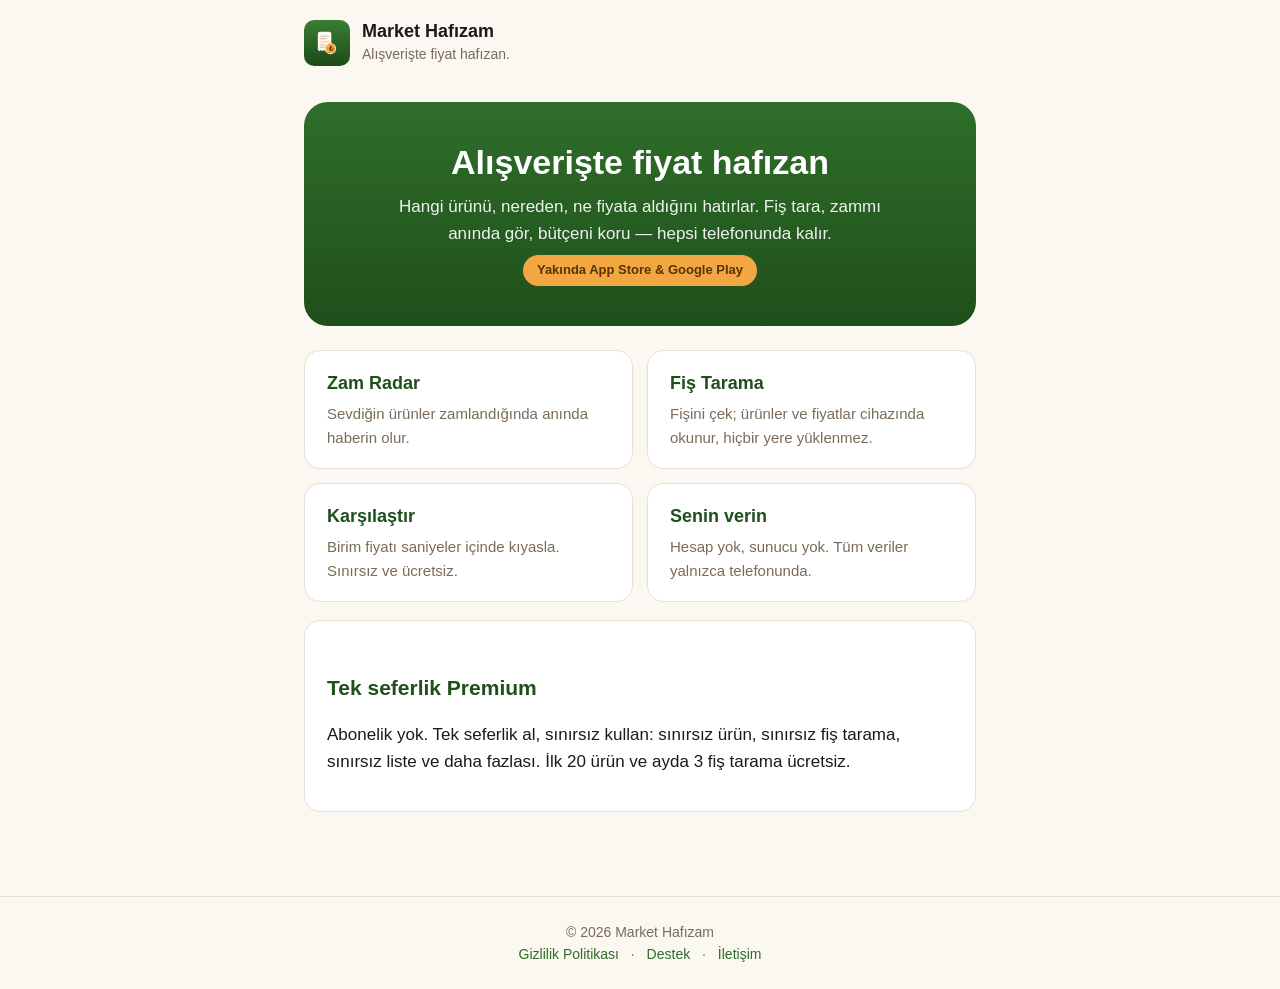
==== index.html @ aef6b2ae "Initial Market Hafızam privacy + support site Static GitHub Pages site: privacy policy (store-submit" ====
<!doctype html>
<html lang="tr">
<head>
<meta charset="utf-8">
<meta name="viewport" content="width=device-width, initial-scale=1">
<title>Market Hafızam — Alışverişte fiyat hafızan</title>
<meta name="description" content="Market Hafızam: alışveriş yaptığın ürünlerin fiyat geçmişini hatırlar. Fiş tara, zammı gör, birim fiyatı kıyasla. Hesap yok, sunucu yok — verilerin telefonunda kalır.">
<link rel="stylesheet" href="style.css">
</head>
<body>
<header class="site">
  <svg class="logo" viewBox="0 0 1024 1024" xmlns="http://www.w3.org/2000/svg" aria-hidden="true">
    <defs><linearGradient id="lg" x1="0" y1="0" x2="0" y2="1"><stop offset="0" stop-color="#3A7E33"/><stop offset="1" stop-color="#1C4A18"/></linearGradient></defs>
    <rect width="1024" height="1024" rx="224" fill="url(#lg)"/>
    <g transform="translate(512 512) translate(-204 -248)">
      <path d="M0 46 Q0 0 46 0 H254 Q300 0 300 46 V430 L267 405 L234 430 L201 405 L168 430 L135 405 L102 430 L69 405 L36 430 L0 405 Z" fill="#FBF7F1"/>
      <rect x="46" y="84" width="208" height="26" rx="13" fill="#CFC3B0"/>
      <rect x="46" y="136" width="156" height="26" rx="13" fill="#CFC3B0"/>
      <rect x="46" y="200" width="208" height="46" rx="16" fill="#FFE0C6"/>
      <rect x="46" y="274" width="132" height="26" rx="13" fill="#CFC3B0"/>
      <rect x="46" y="326" width="182" height="26" rx="13" fill="#CFC3B0"/>
      <g transform="translate(284 372)"><circle r="124" fill="#FBF7F1"/><circle r="112" fill="#F2A742"/><text x="0" y="46" font-family="-apple-system,Arial,sans-serif" font-weight="800" font-size="150" text-anchor="middle" fill="#5A3300">₺</text></g>
    </g>
  </svg>
  <div><div class="name">Market Hafızam</div><div class="claim">Alışverişte fiyat hafızan.</div></div>
</header>

<main class="wrap">
  <section class="hero">
    <h1>Alışverişte fiyat hafızan</h1>
    <p>Hangi ürünü, nereden, ne fiyata aldığını hatırlar. Fiş tara, zammı anında gör, bütçeni koru — hepsi telefonunda kalır.</p>
    <div><span class="badge">Yakında App Store &amp; Google Play</span></div>
  </section>

  <div class="feat">
    <div class="card"><h2>Zam Radar</h2><p>Sevdiğin ürünler zamlandığında anında haberin olur.</p></div>
    <div class="card"><h2>Fiş Tarama</h2><p>Fişini çek; ürünler ve fiyatlar cihazında okunur, hiçbir yere yüklenmez.</p></div>
    <div class="card"><h2>Karşılaştır</h2><p>Birim fiyatı saniyeler içinde kıyasla. Sınırsız ve ücretsiz.</p></div>
    <div class="card"><h2>Senin verin</h2><p>Hesap yok, sunucu yok. Tüm veriler yalnızca telefonunda.</p></div>
  </div>

  <div class="card">
    <h2>Tek seferlik Premium</h2>
    <p>Abonelik yok. Tek seferlik al, sınırsız kullan: sınırsız ürün, sınırsız fiş tarama, sınırsız liste ve daha fazlası. İlk 20 ürün ve ayda 3 fiş tarama ücretsiz.</p>
  </div>
</main>

<footer>
  <div>© 2026 Market Hafızam</div>
  <div><a href="privacy.html">Gizlilik Politikası</a> · <a href="support.html">Destek</a> · <a href="mailto:miuenal@gmail.com">İletişim</a></div>
</footer>
</body>
</html>
---- style.css ----
:root{
  --green:#2F6E2A; --green-dark:#1F4F1B; --orange:#F2A742;
  --cream:#FBF7F1; --ink:#1A1A1A; --muted:#7A6B58; --line:#E7DFD3;
}
*{box-sizing:border-box}
html{-webkit-text-size-adjust:100%}
body{
  margin:0; background:var(--cream); color:var(--ink);
  font-family:-apple-system,BlinkMacSystemFont,"Segoe UI",Roboto,Helvetica,Arial,sans-serif;
  line-height:1.6; font-size:17px;
}
a{color:var(--green); text-decoration:none}
a:hover{text-decoration:underline}
.wrap{max-width:720px; margin:0 auto; padding:8px 24px 24px}
header.site{display:flex; align-items:center; gap:12px; padding:20px 24px; max-width:720px; margin:0 auto}
header.site .logo{width:46px; height:46px; flex:0 0 auto}
header.site .name{font-weight:700; font-size:18px; line-height:1.2}
header.site .claim{color:var(--muted); font-size:14px}
h1{font-size:30px; line-height:1.2; margin:8px 0 4px}
h2{font-size:21px; margin:32px 0 8px; color:var(--green-dark)}
h3{font-size:17px; margin:18px 0 4px}
.meta{color:var(--muted); font-size:14px; margin-bottom:8px}
.card{background:#fff; border:1px solid var(--line); border-radius:16px; padding:18px 22px; margin:16px 0}
ul{padding-left:20px} li{margin:6px 0}
code{background:#fff; border:1px solid var(--line); border-radius:6px; padding:1px 6px; font-size:14px}
.hero{background:linear-gradient(180deg,var(--green),var(--green-dark)); color:#fff; border-radius:24px; padding:40px 28px; text-align:center; margin:8px 0 24px}
.hero h1{color:#fff; font-size:34px; margin:0 0 10px}
.hero p{color:rgba(255,255,255,.92); margin:0 auto; max-width:520px}
.feat{display:grid; grid-template-columns:1fr 1fr; gap:14px; margin:18px 0}
.feat .card{margin:0}
.feat h2{margin:0 0 4px; font-size:18px; color:var(--green-dark)}
.feat p{margin:0; color:var(--muted); font-size:15px}
.badge{display:inline-block; background:var(--orange); color:#5A3300; font-weight:700; border-radius:999px; padding:5px 14px; font-size:13px; margin-top:8px}
footer{border-top:1px solid var(--line); margin-top:44px; padding:24px; text-align:center; color:var(--muted); font-size:14px}
footer a{margin:0 8px}
.back{display:inline-block; margin:0 0 8px; font-size:14px}
@media(max-width:560px){ .feat{grid-template-columns:1fr} h1{font-size:26px} .hero h1{font-size:28px} }
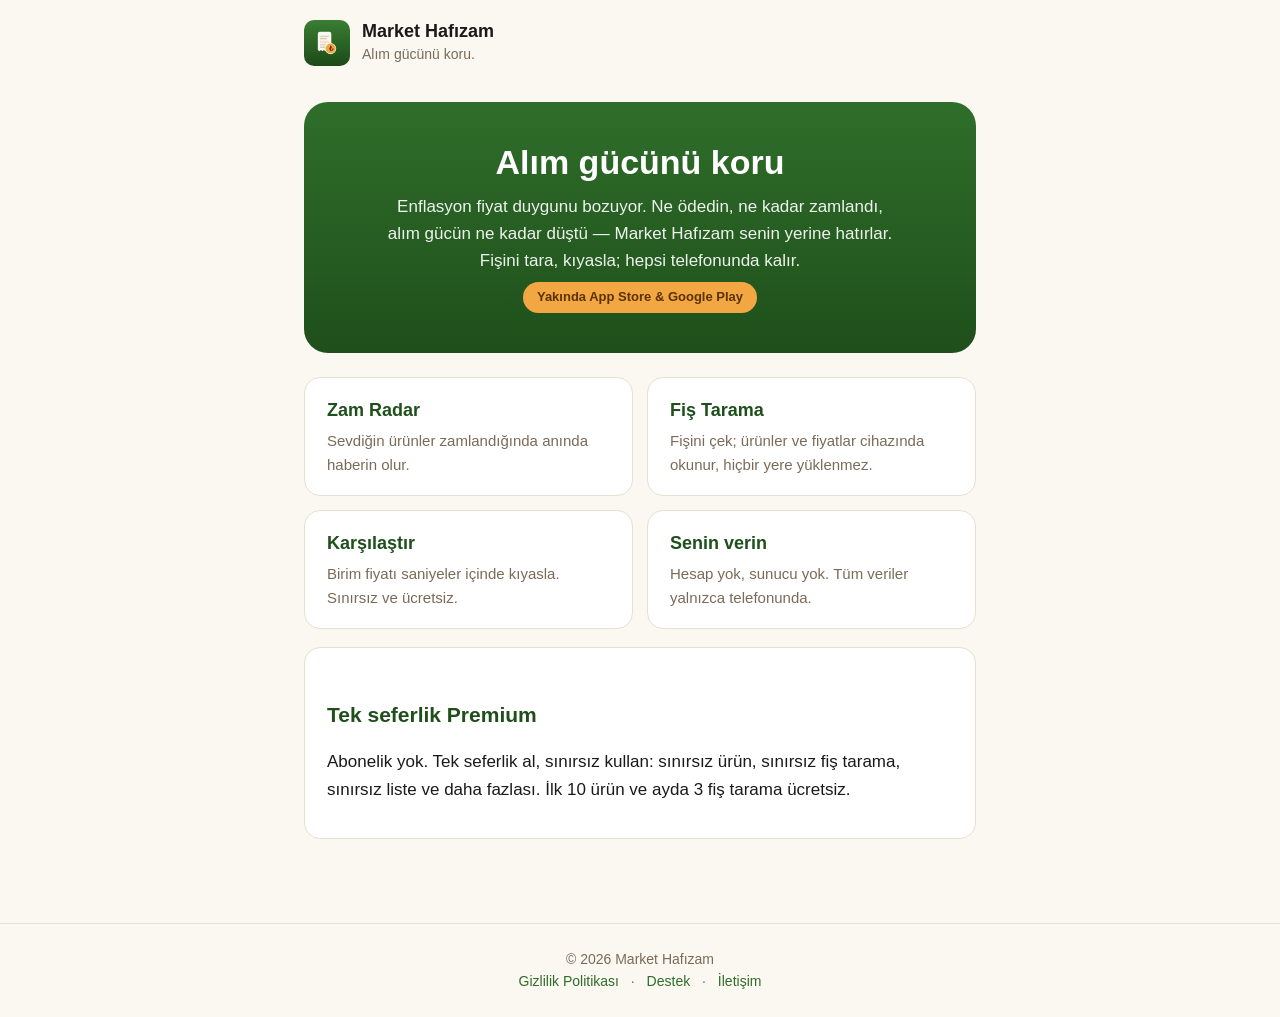
==== commit 89a590e0: "site: lead with "Alım gücünü koru" + free cap 10 Match the app/store repositioning: hero claim, page" ====
--- a/index.html
+++ b/index.html
@@ -3,8 +3,8 @@
 <head>
 <meta charset="utf-8">
 <meta name="viewport" content="width=device-width, initial-scale=1">
-<title>Market Hafızam — Alışverişte fiyat hafızan</title>
-<meta name="description" content="Market Hafızam: alışveriş yaptığın ürünlerin fiyat geçmişini hatırlar. Fiş tara, zammı gör, birim fiyatı kıyasla. Hesap yok, sunucu yok — verilerin telefonunda kalır.">
+<title>Market Hafızam — Alım gücünü koru</title>
+<meta name="description" content="Market Hafızam: enflasyona karşı alım gücünü koru. Ne ödedin, ne kadar zamlandı, alım gücün ne kadar düştü — senin yerine hatırlar. Fiş tara, birim fiyatı kıyasla. Hesap yok, sunucu yok — verilerin telefonunda kalır.">
 <link rel="stylesheet" href="style.css">
 </head>
 <body>
@@ -22,13 +22,13 @@
       <g transform="translate(284 372)"><circle r="124" fill="#FBF7F1"/><circle r="112" fill="#F2A742"/><text x="0" y="46" font-family="-apple-system,Arial,sans-serif" font-weight="800" font-size="150" text-anchor="middle" fill="#5A3300">₺</text></g>
     </g>
   </svg>
-  <div><div class="name">Market Hafızam</div><div class="claim">Alışverişte fiyat hafızan.</div></div>
+  <div><div class="name">Market Hafızam</div><div class="claim">Alım gücünü koru.</div></div>
 </header>
 
 <main class="wrap">
   <section class="hero">
-    <h1>Alışverişte fiyat hafızan</h1>
-    <p>Hangi ürünü, nereden, ne fiyata aldığını hatırlar. Fiş tara, zammı anında gör, bütçeni koru — hepsi telefonunda kalır.</p>
+    <h1>Alım gücünü koru</h1>
+    <p>Enflasyon fiyat duygunu bozuyor. Ne ödedin, ne kadar zamlandı, alım gücün ne kadar düştü — Market Hafızam senin yerine hatırlar. Fişini tara, kıyasla; hepsi telefonunda kalır.</p>
     <div><span class="badge">Yakında App Store &amp; Google Play</span></div>
   </section>
 
@@ -41,7 +41,7 @@
 
   <div class="card">
     <h2>Tek seferlik Premium</h2>
-    <p>Abonelik yok. Tek seferlik al, sınırsız kullan: sınırsız ürün, sınırsız fiş tarama, sınırsız liste ve daha fazlası. İlk 20 ürün ve ayda 3 fiş tarama ücretsiz.</p>
+    <p>Abonelik yok. Tek seferlik al, sınırsız kullan: sınırsız ürün, sınırsız fiş tarama, sınırsız liste ve daha fazlası. İlk 10 ürün ve ayda 3 fiş tarama ücretsiz.</p>
   </div>
 </main>
 
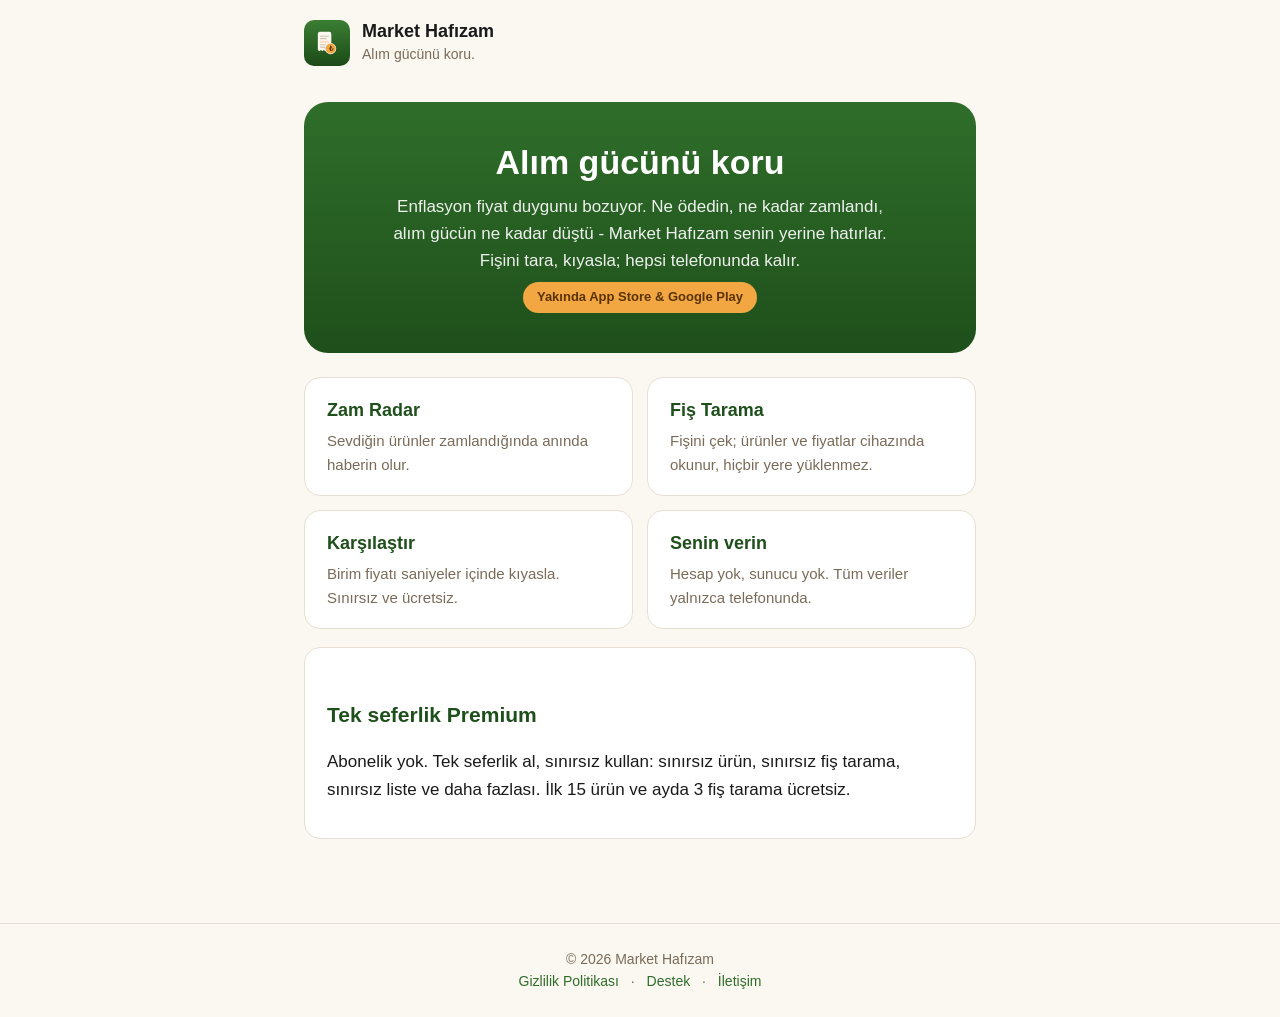
==== commit 6c1c32df: "site: mirror app-repo edits of 2026-06-10 and 2026-06-12 - privacy: local-notifications disclosure (" ====
--- a/index.html
+++ b/index.html
@@ -3,8 +3,8 @@
 <head>
 <meta charset="utf-8">
 <meta name="viewport" content="width=device-width, initial-scale=1">
-<title>Market Hafızam — Alım gücünü koru</title>
-<meta name="description" content="Market Hafızam: enflasyona karşı alım gücünü koru. Ne ödedin, ne kadar zamlandı, alım gücün ne kadar düştü — senin yerine hatırlar. Fiş tara, birim fiyatı kıyasla. Hesap yok, sunucu yok — verilerin telefonunda kalır.">
+<title>Market Hafızam - Alım gücünü koru</title>
+<meta name="description" content="Market Hafızam: enflasyona karşı alım gücünü koru. Ne ödedin, ne kadar zamlandı, alım gücün ne kadar düştü - senin yerine hatırlar. Fiş tara, birim fiyatı kıyasla. Hesap yok, sunucu yok - verilerin telefonunda kalır.">
 <link rel="stylesheet" href="style.css">
 </head>
 <body>
@@ -28,7 +28,7 @@
 <main class="wrap">
   <section class="hero">
     <h1>Alım gücünü koru</h1>
-    <p>Enflasyon fiyat duygunu bozuyor. Ne ödedin, ne kadar zamlandı, alım gücün ne kadar düştü — Market Hafızam senin yerine hatırlar. Fişini tara, kıyasla; hepsi telefonunda kalır.</p>
+    <p>Enflasyon fiyat duygunu bozuyor. Ne ödedin, ne kadar zamlandı, alım gücün ne kadar düştü - Market Hafızam senin yerine hatırlar. Fişini tara, kıyasla; hepsi telefonunda kalır.</p>
     <div><span class="badge">Yakında App Store &amp; Google Play</span></div>
   </section>
 
@@ -41,13 +41,13 @@
 
   <div class="card">
     <h2>Tek seferlik Premium</h2>
-    <p>Abonelik yok. Tek seferlik al, sınırsız kullan: sınırsız ürün, sınırsız fiş tarama, sınırsız liste ve daha fazlası. İlk 10 ürün ve ayda 3 fiş tarama ücretsiz.</p>
+    <p>Abonelik yok. Tek seferlik al, sınırsız kullan: sınırsız ürün, sınırsız fiş tarama, sınırsız liste ve daha fazlası. İlk 15 ürün ve ayda 3 fiş tarama ücretsiz.</p>
   </div>
 </main>
 
 <footer>
   <div>© 2026 Market Hafızam</div>
-  <div><a href="privacy.html">Gizlilik Politikası</a> · <a href="support.html">Destek</a> · <a href="mailto:miuenal@gmail.com">İletişim</a></div>
+  <div><a href="privacy.html">Gizlilik Politikası</a> · <a href="support.html">Destek</a> · <a href="mailto:markethafizam.unlearned499@passmail.com">İletişim</a></div>
 </footer>
 </body>
 </html>
